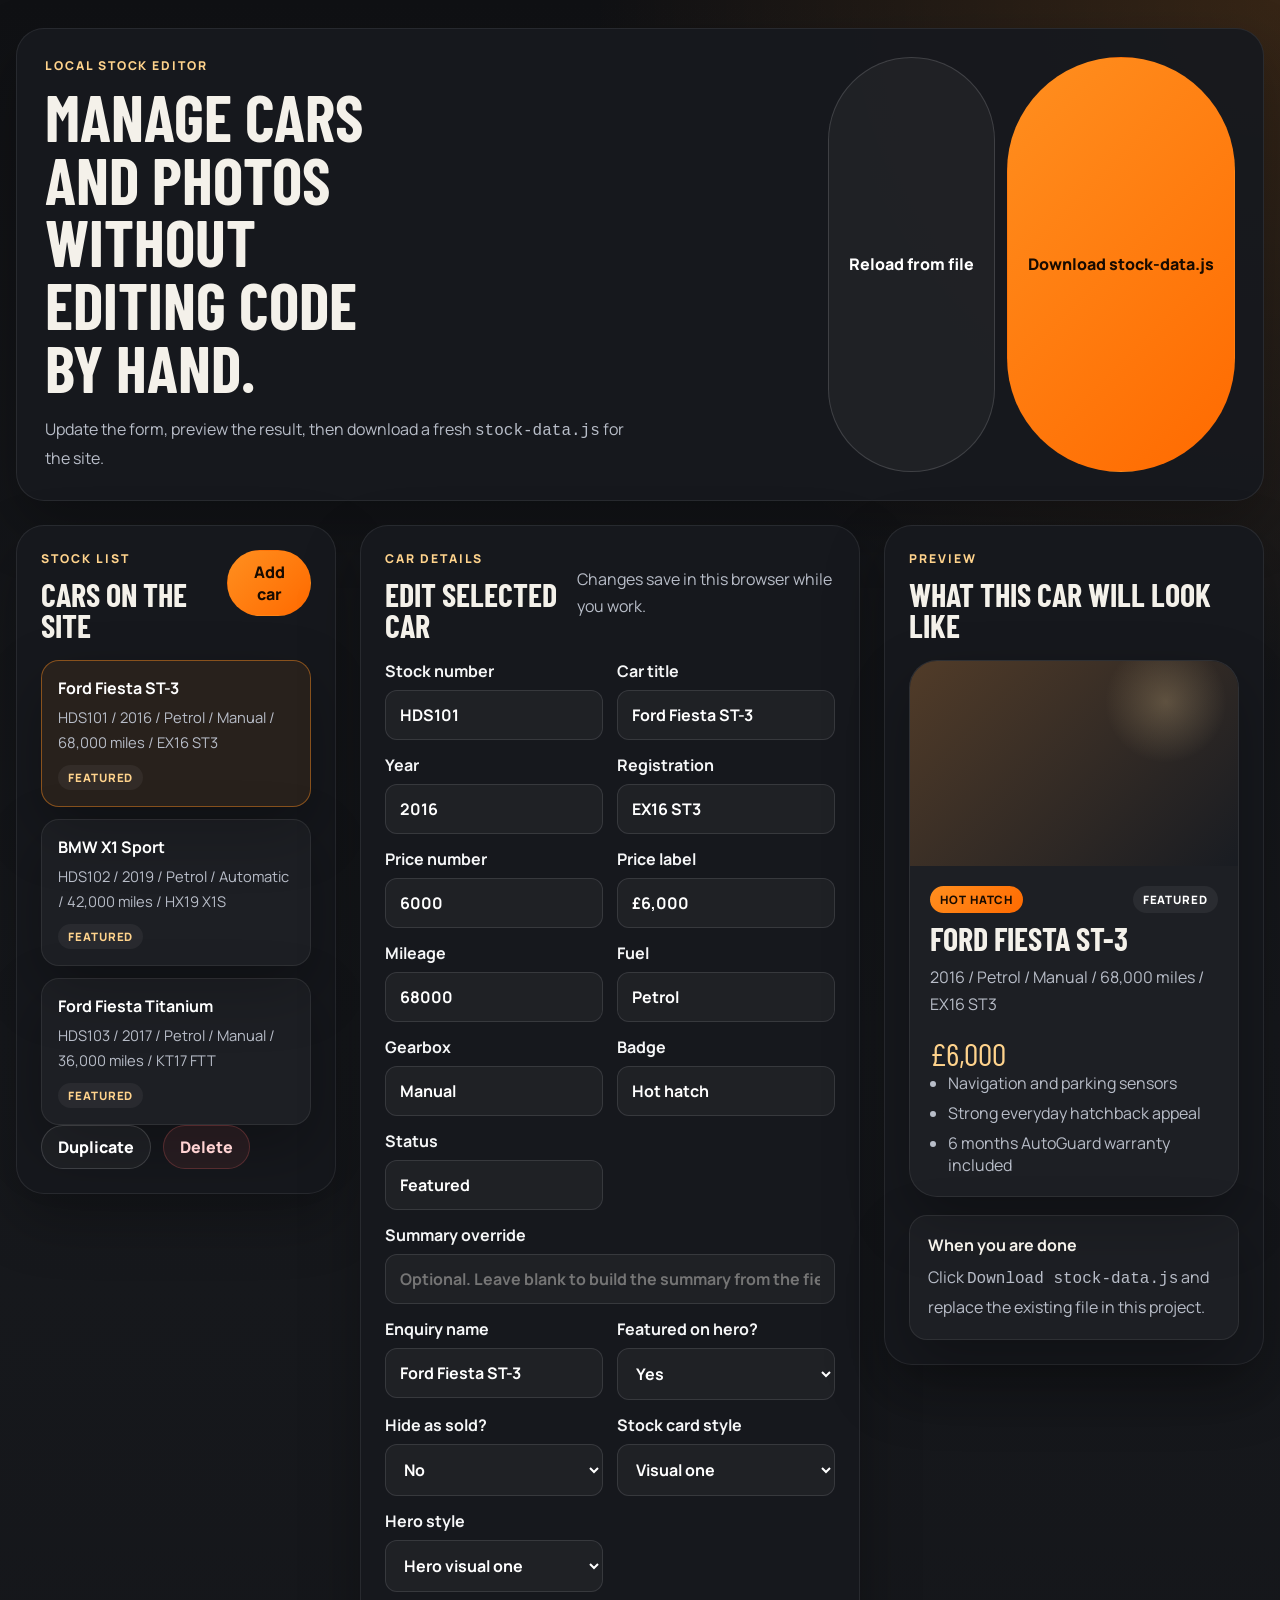
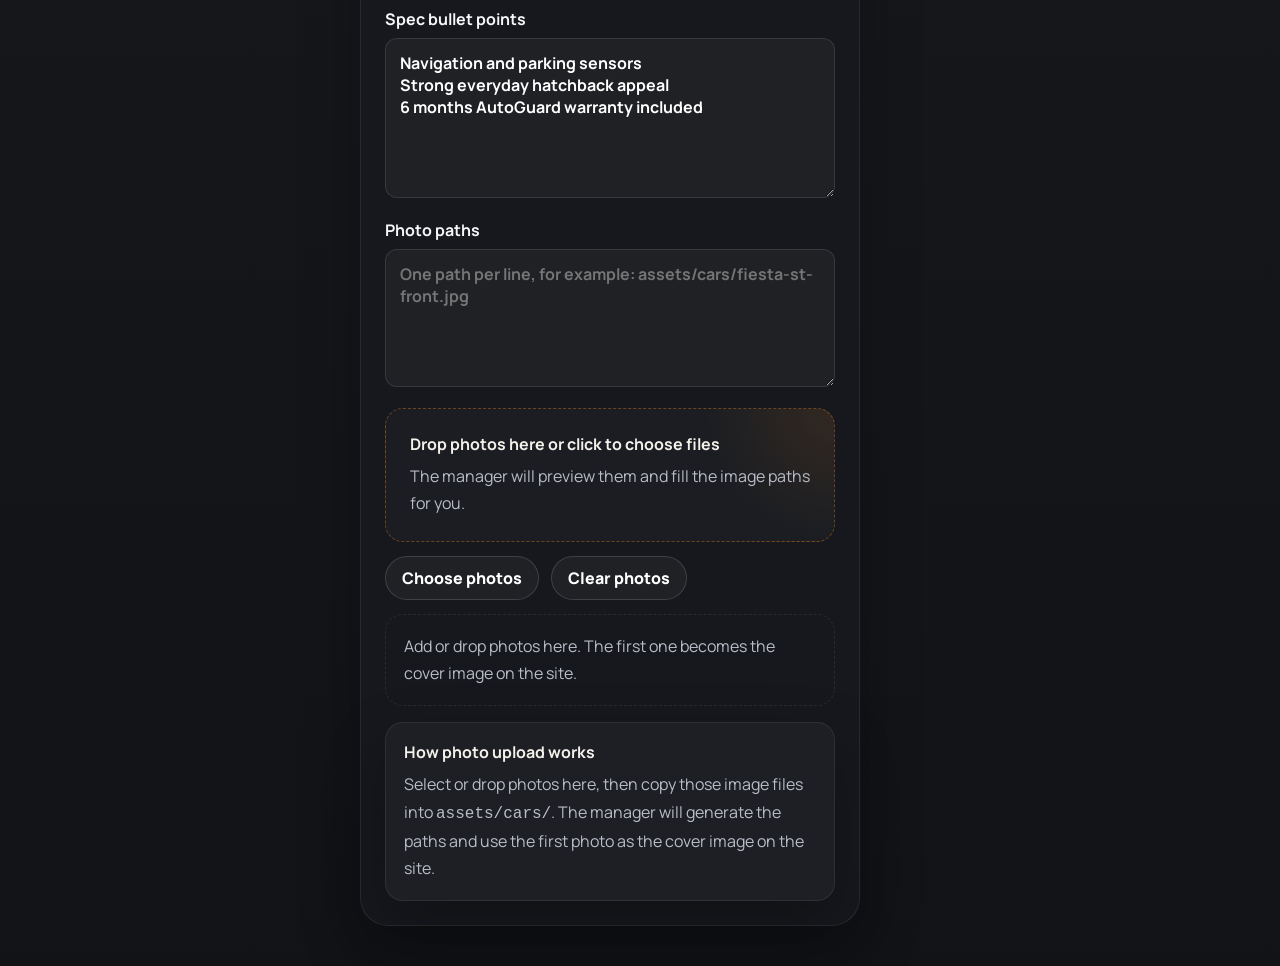
==== stock-manager.html @ ce7a0132 "Add files via upload" ====
<!DOCTYPE html>
<html lang="en">
<head>
  <meta charset="UTF-8" />
  <meta name="viewport" content="width=device-width, initial-scale=1.0" />
  <title>HDS Automotive Stock Manager</title>
  <link rel="icon" type="image/png" href="assets/logo.png" />
  <link rel="preconnect" href="https://fonts.googleapis.com" />
  <link rel="preconnect" href="https://fonts.gstatic.com" crossorigin />
  <link
    href="https://fonts.googleapis.com/css2?family=Barlow+Condensed:wght@600;700;800&family=Manrope:wght@400;500;600;700;800&display=swap"
    rel="stylesheet"
  />
  <link rel="stylesheet" href="stock-manager.css" />
</head>
<body>
  <div class="manager-shell">
    <header class="manager-header">
      <div>
        <p class="eyebrow">Local stock editor</p>
        <h1>Manage cars and photos without editing code by hand.</h1>
        <p class="lead">
          Update the form, preview the result, then download a fresh <code>stock-data.js</code> for the site.
        </p>
      </div>
      <div class="header-actions">
        <button type="button" class="action-btn action-btn-secondary" id="reload-file">Reload from file</button>
        <button type="button" class="action-btn" id="download-stock">Download stock-data.js</button>
      </div>
    </header>

    <main class="manager-layout">
      <aside class="manager-panel stock-list-panel">
        <div class="panel-heading">
          <div>
            <p class="eyebrow">Stock list</p>
            <h2>Cars on the site</h2>
          </div>
          <button type="button" class="action-btn action-btn-small" id="add-car">Add car</button>
        </div>

        <div class="stock-list" id="stock-list"></div>

        <div class="list-actions">
          <button type="button" class="action-btn action-btn-secondary action-btn-small" id="duplicate-car">Duplicate</button>
          <button type="button" class="action-btn action-btn-danger action-btn-small" id="delete-car">Delete</button>
        </div>
      </aside>

      <section class="manager-panel editor-panel">
        <div class="panel-heading">
          <div>
            <p class="eyebrow">Car details</p>
            <h2>Edit selected car</h2>
          </div>
          <p class="save-state" id="save-state">Changes save in this browser while you work.</p>
        </div>

        <form id="car-form" class="car-form">
          <div class="form-grid">
            <label>Stock number<input type="text" name="stockNo" /></label>
            <label>Car title<input type="text" name="title" /></label>
            <label>Year<input type="text" name="year" placeholder="Example: 2019" /></label>
            <label>Registration<input type="text" name="reg" placeholder="Example: AB19 XYZ" /></label>
            <label>Price number<input type="number" name="price" min="0" step="1" /></label>
            <label>Price label<input type="text" name="priceLabel" placeholder="Leave blank to auto-format price" /></label>
            <label>Mileage<input type="number" name="mileage" min="0" step="1" placeholder="Example: 42000" /></label>
            <label>Fuel<input type="text" name="fuel" placeholder="Example: Petrol" /></label>
            <label>Gearbox<input type="text" name="gearbox" placeholder="Example: Automatic" /></label>
            <label>Badge<input type="text" name="badge" placeholder="Example: SUV" /></label>
            <label>Status<input type="text" name="status" placeholder="Example: In stock" /></label>
            <label class="span-2">Summary override<input type="text" name="summary" placeholder="Optional. Leave blank to build the summary from the fields above." /></label>
            <label>Enquiry name<input type="text" name="enquiryName" placeholder="Used on the enquiry buttons" /></label>
            <label>Featured on hero?
              <select name="featured">
                <option value="true">Yes</option>
                <option value="false">No</option>
              </select>
            </label>
            <label>Hide as sold?
              <select name="sold">
                <option value="false">No</option>
                <option value="true">Yes</option>
              </select>
            </label>
            <label>Stock card style
              <select name="visualClass">
                <option value="visual-one">Visual one</option>
                <option value="visual-two">Visual two</option>
                <option value="visual-three">Visual three</option>
              </select>
            </label>
            <label>Hero style
              <select name="heroVisualClass">
                <option value="hero-vehicle-visual-one">Hero visual one</option>
                <option value="hero-vehicle-visual-two">Hero visual two</option>
                <option value="hero-vehicle-visual-three">Hero visual three</option>
              </select>
            </label>
          </div>

          <label>Spec bullet points
            <textarea name="specs" rows="6" placeholder="One line per bullet point"></textarea>
          </label>

          <label>Photo paths
            <textarea name="images" rows="5" placeholder="One path per line, for example: assets/cars/fiesta-st-front.jpg"></textarea>
          </label>

          <div class="photo-tools">
            <div class="photo-dropzone" id="photo-dropzone" tabindex="0" role="button" aria-label="Add car photos">
              <input type="file" id="photo-input" accept="image/*" multiple hidden />
              <strong>Drop photos here or click to choose files</strong>
              <p>The manager will preview them and fill the image paths for you.</p>
            </div>

            <div class="photo-actions">
              <button type="button" class="action-btn action-btn-secondary action-btn-small" id="choose-photos">Choose photos</button>
              <button type="button" class="action-btn action-btn-secondary action-btn-small" id="clear-photos">Clear photos</button>
            </div>

            <div class="photo-list" id="photo-list"></div>
          </div>

          <div class="helper-box">
            <strong>How photo upload works</strong>
            <p>Select or drop photos here, then copy those image files into <code>assets/cars/</code>. The manager will generate the paths and use the first photo as the cover image on the site.</p>
          </div>
        </form>
      </section>

      <aside class="manager-panel preview-panel">
        <div class="panel-heading">
          <div>
            <p class="eyebrow">Preview</p>
            <h2>What this car will look like</h2>
          </div>
        </div>

        <div id="preview-card" class="preview-card"></div>
        <div class="helper-box export-box">
          <strong>When you are done</strong>
          <p>Click <code>Download stock-data.js</code> and replace the existing file in this project.</p>
        </div>
      </aside>
    </main>
  </div>

  <script src="stock-data.js"></script>
  <script src="stock-manager.js"></script>
</body>
</html>
---- stock-manager.css ----
:root {
  --bg: #111214;
  --bg-soft: #181a1f;
  --panel: rgba(23, 25, 30, 0.94);
  --line: rgba(255, 255, 255, 0.08);
  --text: #f4f1ea;
  --muted: #b8bdc8;
  --accent: #ff8f1f;
  --accent-strong: #ff6a00;
  --accent-soft: #ffd38c;
  --danger: #ff6a6a;
  --shadow: 0 24px 60px rgba(0, 0, 0, 0.28);
  --radius-lg: 28px;
  --radius-md: 18px;
  --radius-sm: 12px;
}

* {
  box-sizing: border-box;
}

body {
  margin: 0;
  font-family: "Manrope", sans-serif;
  color: var(--text);
  background:
    radial-gradient(circle at top right, rgba(255, 143, 31, 0.16), transparent 24%),
    linear-gradient(180deg, #101114 0%, #17191d 40%, #121317 100%);
}

button,
input,
textarea,
select {
  font: inherit;
}

code {
  font-family: Consolas, "Courier New", monospace;
}

.manager-shell {
  width: min(1440px, calc(100% - 32px));
  margin: 0 auto;
  padding: 28px 0 40px;
}

.manager-header,
.manager-panel,
.stock-list-item,
.preview-card,
.helper-box {
  border: 1px solid var(--line);
  box-shadow: var(--shadow);
}

.manager-header,
.manager-panel {
  border-radius: var(--radius-lg);
  background: var(--panel);
}

.manager-header {
  display: flex;
  justify-content: space-between;
  gap: 24px;
  padding: 28px;
  margin-bottom: 24px;
}

.manager-header h1,
.panel-heading h2,
.preview-copy h3 {
  margin: 0;
  font-family: "Barlow Condensed", sans-serif;
  line-height: 0.98;
  text-transform: uppercase;
}

.manager-header h1 {
  max-width: 11ch;
  font-size: clamp(2.7rem, 5vw, 4.8rem);
}

.lead,
.save-state,
.helper-box p,
.stock-list-meta,
.preview-copy p {
  color: var(--muted);
  line-height: 1.7;
}

.lead {
  max-width: 60ch;
  margin: 16px 0 0;
}

.eyebrow {
  margin: 0 0 12px;
  color: var(--accent-soft);
  text-transform: uppercase;
  letter-spacing: 0.16em;
  font-size: 0.76rem;
  font-weight: 800;
}

.header-actions,
.list-actions {
  display: flex;
  flex-wrap: wrap;
  gap: 12px;
}

.action-btn {
  display: inline-flex;
  align-items: center;
  justify-content: center;
  gap: 8px;
  border: 1px solid transparent;
  border-radius: 999px;
  padding: 13px 20px;
  background: linear-gradient(135deg, var(--accent), var(--accent-strong));
  color: #180b00;
  font-weight: 800;
  cursor: pointer;
}

.action-btn-secondary {
  background: rgba(255, 255, 255, 0.04);
  border-color: rgba(255, 255, 255, 0.14);
  color: white;
}

.action-btn-danger {
  background: rgba(255, 106, 106, 0.08);
  border-color: rgba(255, 106, 106, 0.22);
  color: #ffd3d3;
}

.action-btn-small {
  padding: 10px 16px;
}

.manager-layout {
  display: grid;
  grid-template-columns: 320px minmax(0, 1fr) 380px;
  gap: 24px;
  align-items: start;
}

.manager-panel {
  padding: 24px;
}

.panel-heading {
  display: flex;
  align-items: flex-start;
  justify-content: space-between;
  gap: 16px;
  margin-bottom: 18px;
}

.panel-heading h2 {
  font-size: 2rem;
}

.stock-list {
  display: grid;
  gap: 12px;
}

.stock-list-item {
  width: 100%;
  padding: 16px;
  border-radius: var(--radius-md);
  background: rgba(255, 255, 255, 0.03);
  text-align: left;
  cursor: pointer;
}

.stock-list-item.is-active {
  border-color: rgba(255, 143, 31, 0.45);
  background: rgba(255, 143, 31, 0.08);
}

.stock-list-item strong {
  display: block;
  margin-bottom: 6px;
  color: white;
}

.stock-list-meta {
  margin: 0;
  font-size: 0.92rem;
}

.stock-list-flags {
  display: flex;
  gap: 8px;
  margin-top: 10px;
}

.flag {
  display: inline-flex;
  align-items: center;
  padding: 5px 10px;
  border-radius: 999px;
  background: rgba(255, 255, 255, 0.05);
  color: var(--accent-soft);
  font-size: 0.72rem;
  font-weight: 800;
  text-transform: uppercase;
  letter-spacing: 0.08em;
}

.car-form {
  display: grid;
  gap: 16px;
}

.form-grid {
  display: grid;
  grid-template-columns: repeat(2, minmax(0, 1fr));
  gap: 14px;
}

.span-2 {
  grid-column: span 2;
}

label {
  display: block;
  font-weight: 700;
  color: #f5f6f7;
}

input,
textarea,
select {
  width: 100%;
  margin-top: 8px;
  padding: 13px 14px;
  color: white;
  background: rgba(255, 255, 255, 0.04);
  border: 1px solid rgba(255, 255, 255, 0.11);
  border-radius: var(--radius-sm);
}

textarea {
  resize: vertical;
}

input:focus,
textarea:focus,
select:focus {
  outline: none;
  border-color: rgba(255, 143, 31, 0.55);
  box-shadow: 0 0 0 3px rgba(255, 143, 31, 0.14);
}

.helper-box {
  padding: 18px;
  border-radius: var(--radius-md);
  background: rgba(255, 255, 255, 0.03);
}

.helper-box strong {
  display: block;
  margin-bottom: 8px;
}

.helper-box p {
  margin: 0;
}

.photo-tools {
  display: grid;
  gap: 14px;
}

.photo-dropzone {
  padding: 24px;
  border: 1px dashed rgba(255, 143, 31, 0.35);
  border-radius: var(--radius-md);
  background:
    radial-gradient(circle at top right, rgba(255, 143, 31, 0.1), transparent 28%),
    rgba(255, 255, 255, 0.025);
  cursor: pointer;
}

.photo-dropzone.is-over {
  border-color: rgba(255, 143, 31, 0.8);
  background:
    radial-gradient(circle at top right, rgba(255, 143, 31, 0.2), transparent 28%),
    rgba(255, 255, 255, 0.045);
}

.photo-dropzone strong {
  display: block;
  margin-bottom: 8px;
}

.photo-dropzone p {
  margin: 0;
  color: var(--muted);
  line-height: 1.7;
}

.photo-actions {
  display: flex;
  flex-wrap: wrap;
  gap: 12px;
}

.photo-list {
  display: grid;
  gap: 12px;
}

.photo-item {
  display: grid;
  grid-template-columns: 96px minmax(0, 1fr);
  gap: 14px;
  padding: 14px;
  border: 1px solid var(--line);
  border-radius: var(--radius-md);
  background: rgba(255, 255, 255, 0.03);
}

.photo-thumb {
  width: 96px;
  height: 96px;
  border-radius: 14px;
  overflow: hidden;
  background:
    radial-gradient(circle at top right, rgba(255, 143, 31, 0.18), transparent 26%),
    linear-gradient(135deg, rgba(255, 255, 255, 0.04), rgba(20, 22, 26, 0.9));
}

.photo-thumb img {
  width: 100%;
  height: 100%;
  object-fit: cover;
}

.photo-meta {
  min-width: 0;
}

.photo-meta strong,
.photo-path {
  display: block;
}

.photo-meta strong {
  margin-bottom: 6px;
}

.photo-path {
  margin-bottom: 10px;
  color: var(--muted);
  font-size: 0.92rem;
  line-height: 1.6;
  word-break: break-word;
}

.photo-item-actions {
  display: flex;
  flex-wrap: wrap;
  gap: 8px;
}

.photo-item-empty {
  padding: 18px;
  border: 1px dashed var(--line);
  border-radius: var(--radius-md);
  color: var(--muted);
  line-height: 1.7;
}

.photo-badge {
  display: inline-flex;
  align-items: center;
  margin-bottom: 8px;
  padding: 5px 10px;
  border-radius: 999px;
  background: linear-gradient(135deg, var(--accent), var(--accent-strong));
  color: #180b00;
  font-size: 0.7rem;
  font-weight: 800;
  letter-spacing: 0.08em;
  text-transform: uppercase;
}

.preview-card {
  overflow: hidden;
  border-radius: var(--radius-lg);
  background: rgba(255, 255, 255, 0.03);
}

.preview-image {
  aspect-ratio: 16 / 10;
  background:
    radial-gradient(circle at 78% 20%, rgba(255, 221, 160, 0.22), transparent 20%),
    linear-gradient(135deg, rgba(255, 143, 31, 0.22), rgba(24, 27, 33, 0.9)),
    #20242b;
}

.preview-image img {
  width: 100%;
  height: 100%;
  object-fit: cover;
}

.preview-copy {
  padding: 20px;
}

.preview-topline {
  display: flex;
  align-items: center;
  justify-content: space-between;
  gap: 12px;
  margin-bottom: 10px;
}

.preview-badge,
.preview-status {
  display: inline-flex;
  align-items: center;
  padding: 6px 10px;
  border-radius: 999px;
  font-size: 0.72rem;
  font-weight: 800;
  letter-spacing: 0.08em;
  text-transform: uppercase;
}

.preview-badge {
  background: linear-gradient(135deg, var(--accent), var(--accent-strong));
  color: #180b00;
}

.preview-status {
  background: rgba(255, 255, 255, 0.06);
  color: white;
}

.preview-price {
  font-family: "Barlow Condensed", sans-serif;
  font-size: 2rem;
  color: var(--accent-soft);
}

.preview-copy h3 {
  font-size: 2rem;
  margin-bottom: 10px;
}

.preview-copy p {
  margin: 0 0 16px;
}

.preview-specs {
  margin: 0;
  padding-left: 18px;
  display: grid;
  gap: 8px;
  color: var(--muted);
}

.export-box {
  margin-top: 18px;
}

@media (max-width: 1200px) {
  .manager-layout {
    grid-template-columns: 1fr;
  }
}

@media (max-width: 760px) {
  .manager-shell {
    width: min(100%, calc(100% - 20px));
    padding-top: 16px;
  }

  .manager-header,
  .panel-heading {
    flex-direction: column;
  }

  .form-grid {
    grid-template-columns: 1fr;
  }

  .span-2 {
    grid-column: auto;
  }

  .photo-item {
    grid-template-columns: 1fr;
  }
}
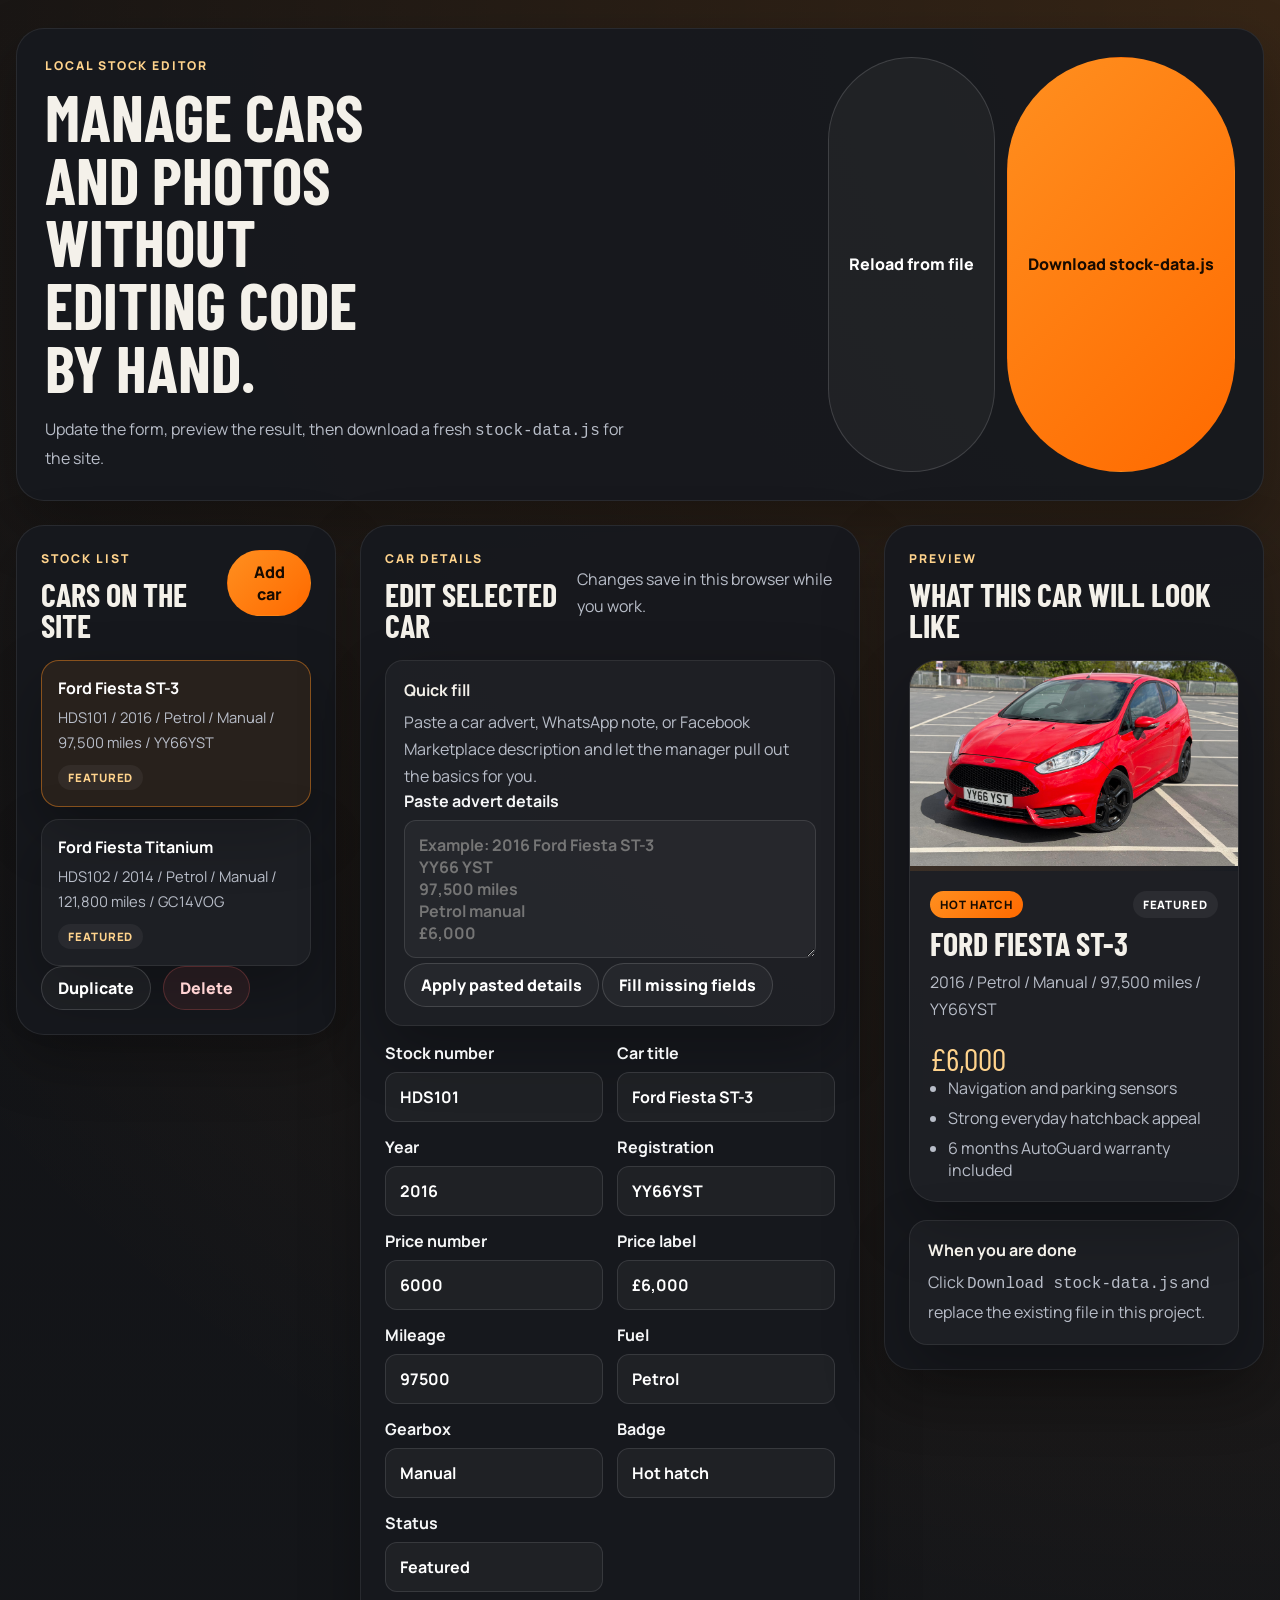
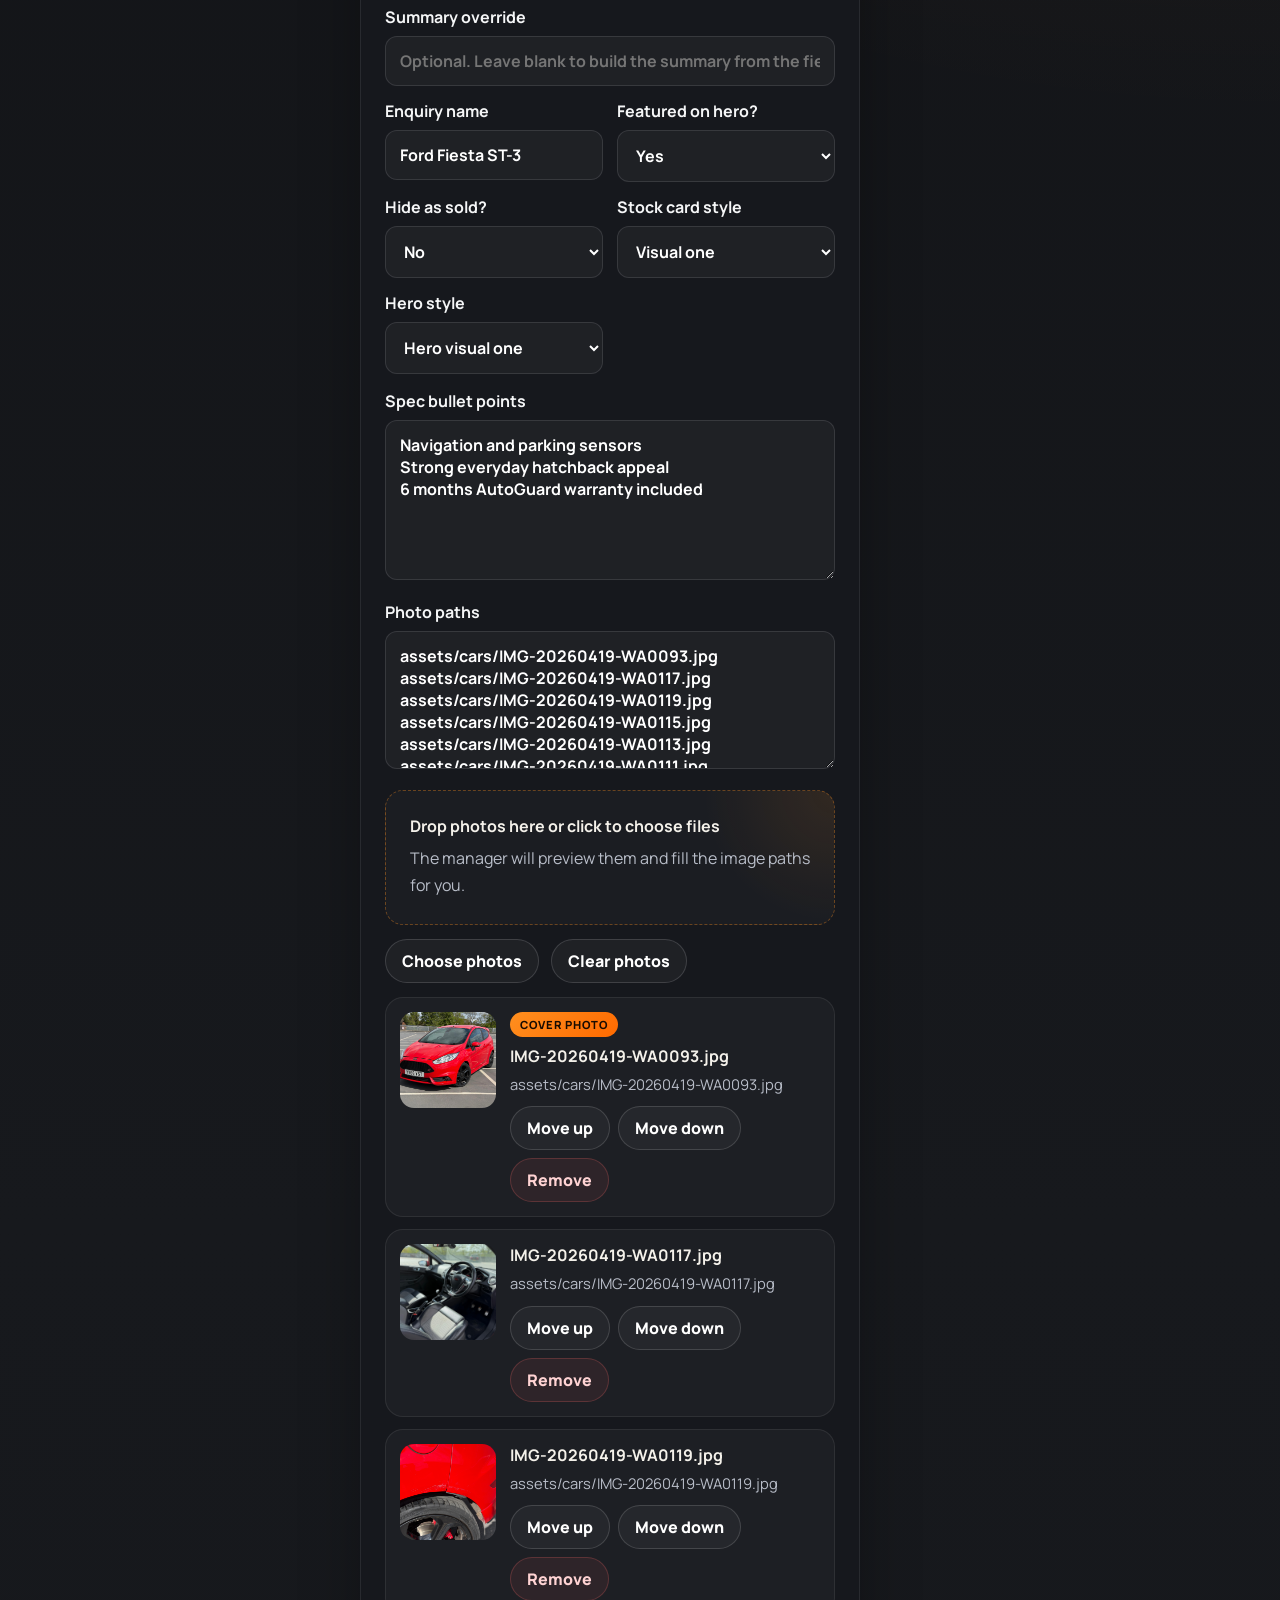
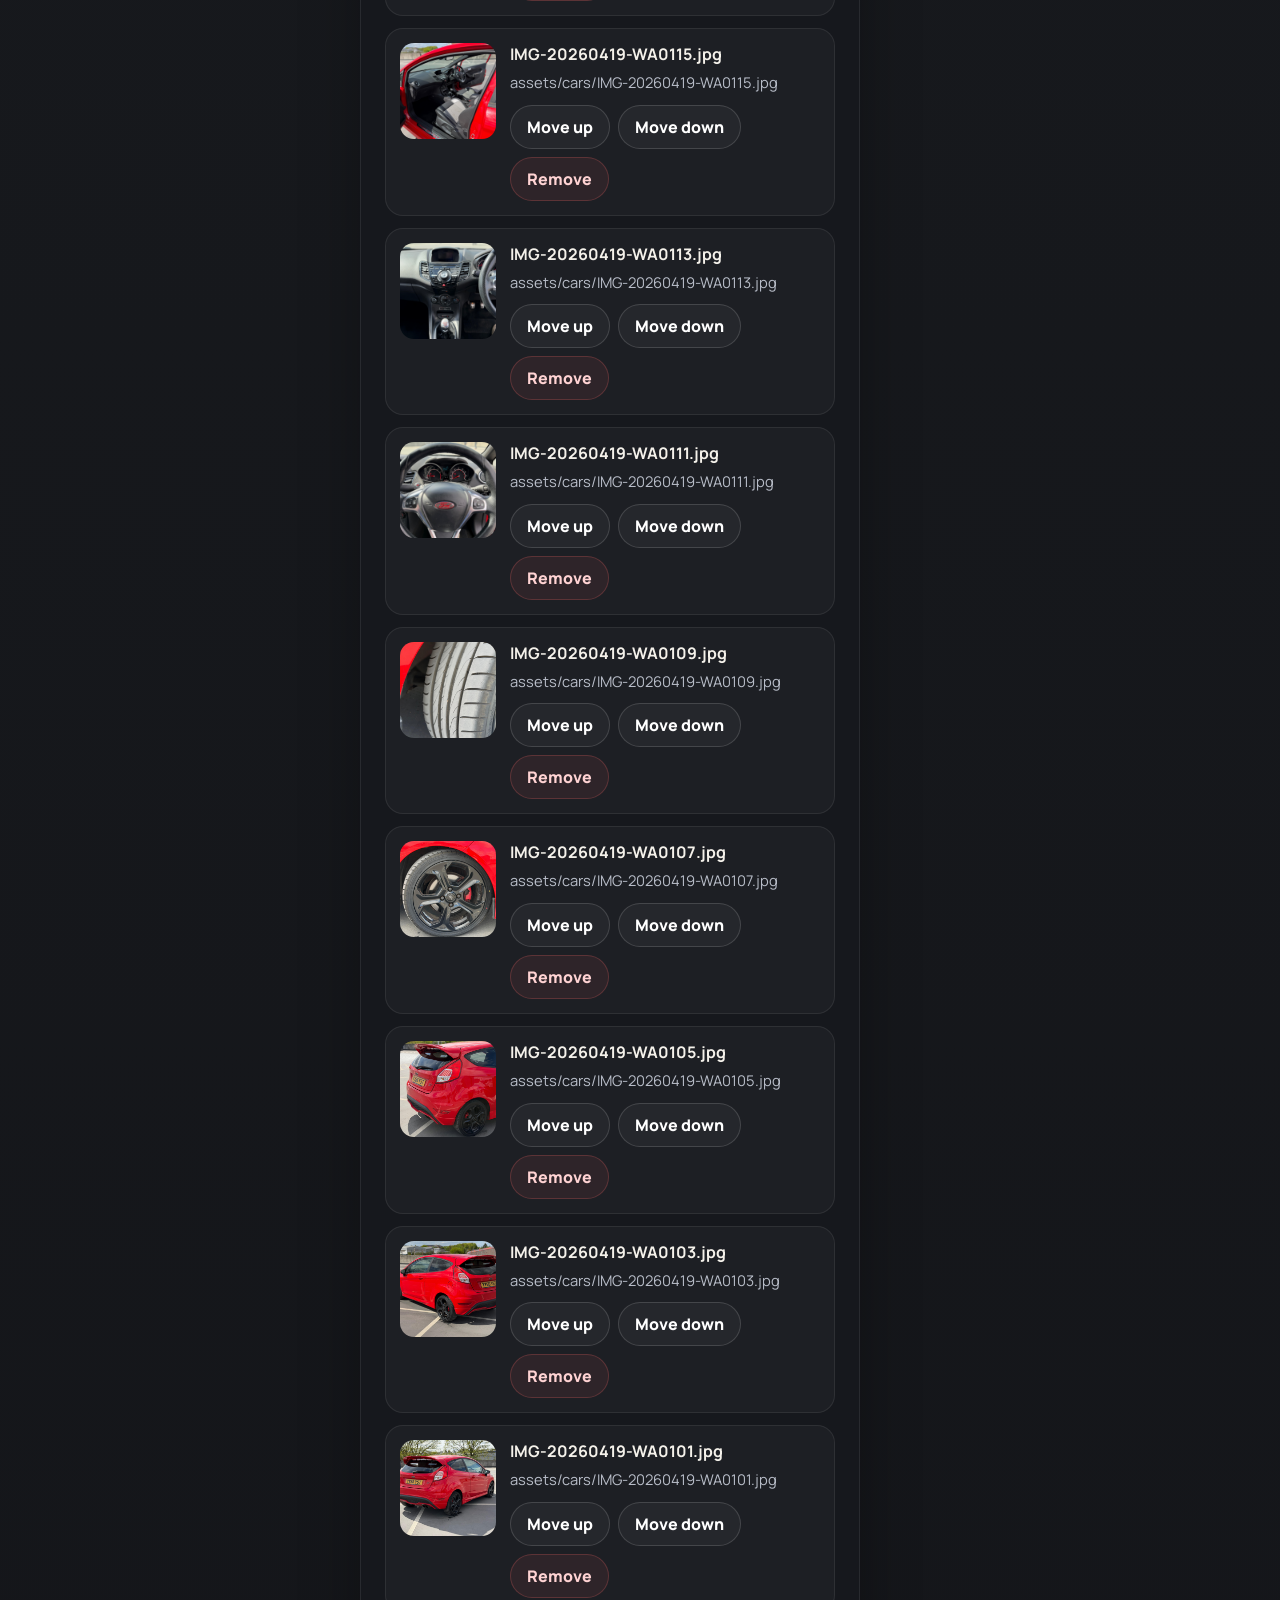
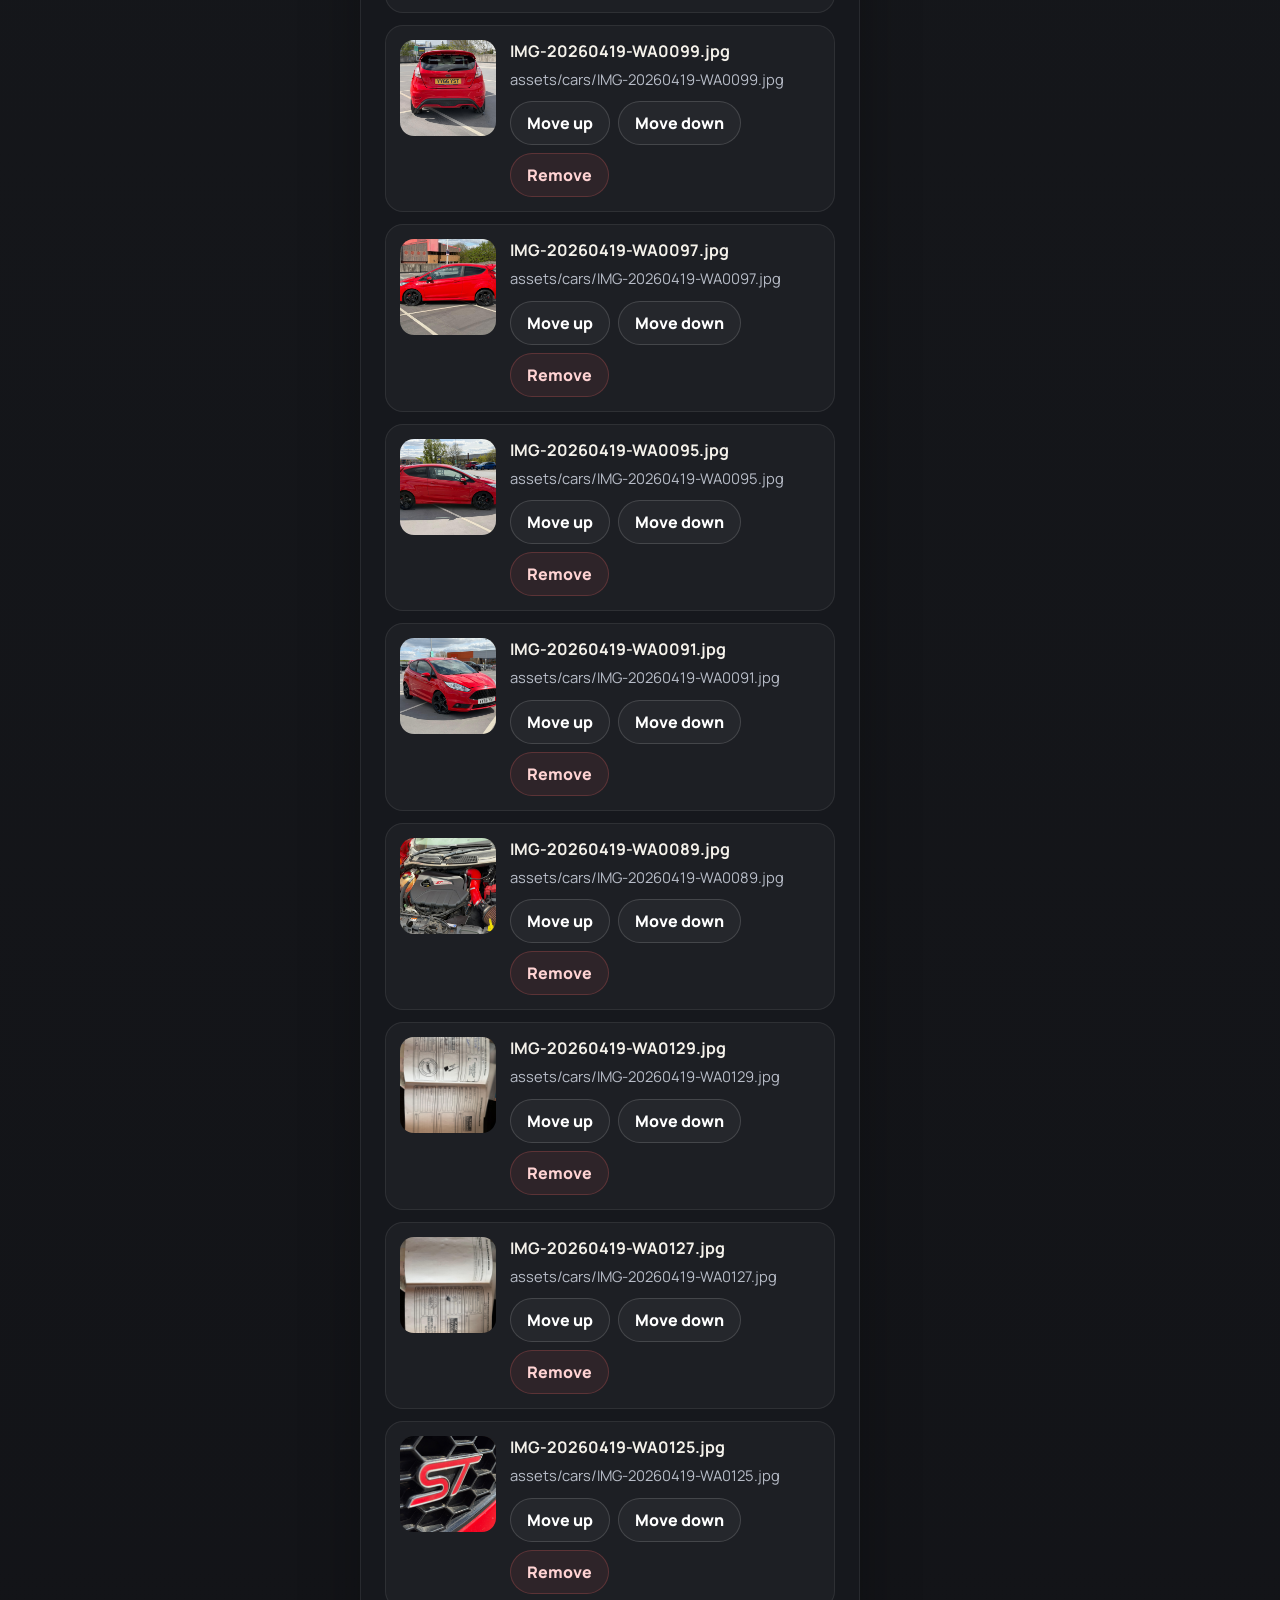
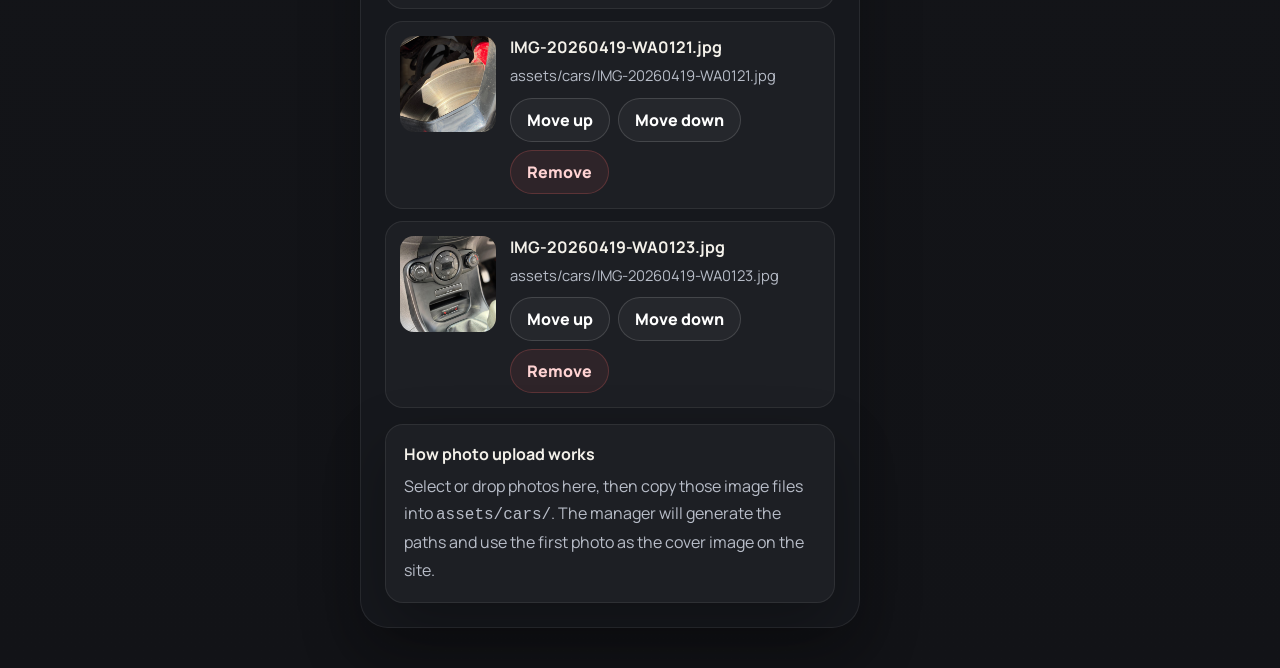
==== commit 965042fa: "Update stock-manager.html" ====
--- a/stock-manager.html
+++ b/stock-manager.html
@@ -57,6 +57,18 @@
         </div>
 
         <form id="car-form" class="car-form">
+          <div class="helper-box helper-box-accent quick-fill-box">
+            <strong>Quick fill</strong>
+            <p>Paste a car advert, WhatsApp note, or Facebook Marketplace description and let the manager pull out the basics for you.</p>
+            <label>Paste advert details
+              <textarea name="advertText" rows="5" placeholder="Example: 2016 Ford Fiesta ST-3&#10;YY66 YST&#10;97,500 miles&#10;Petrol manual&#10;£6,000"></textarea>
+            </label>
+            <div class="quick-fill-actions">
+              <button type="button" class="action-btn action-btn-secondary action-btn-small" id="apply-advert-text">Apply pasted details</button>
+              <button type="button" class="action-btn action-btn-secondary action-btn-small" id="smart-fill">Fill missing fields</button>
+            </div>
+          </div>
+
           <div class="form-grid">
             <label>Stock number<input type="text" name="stockNo" /></label>
             <label>Car title<input type="text" name="title" /></label>
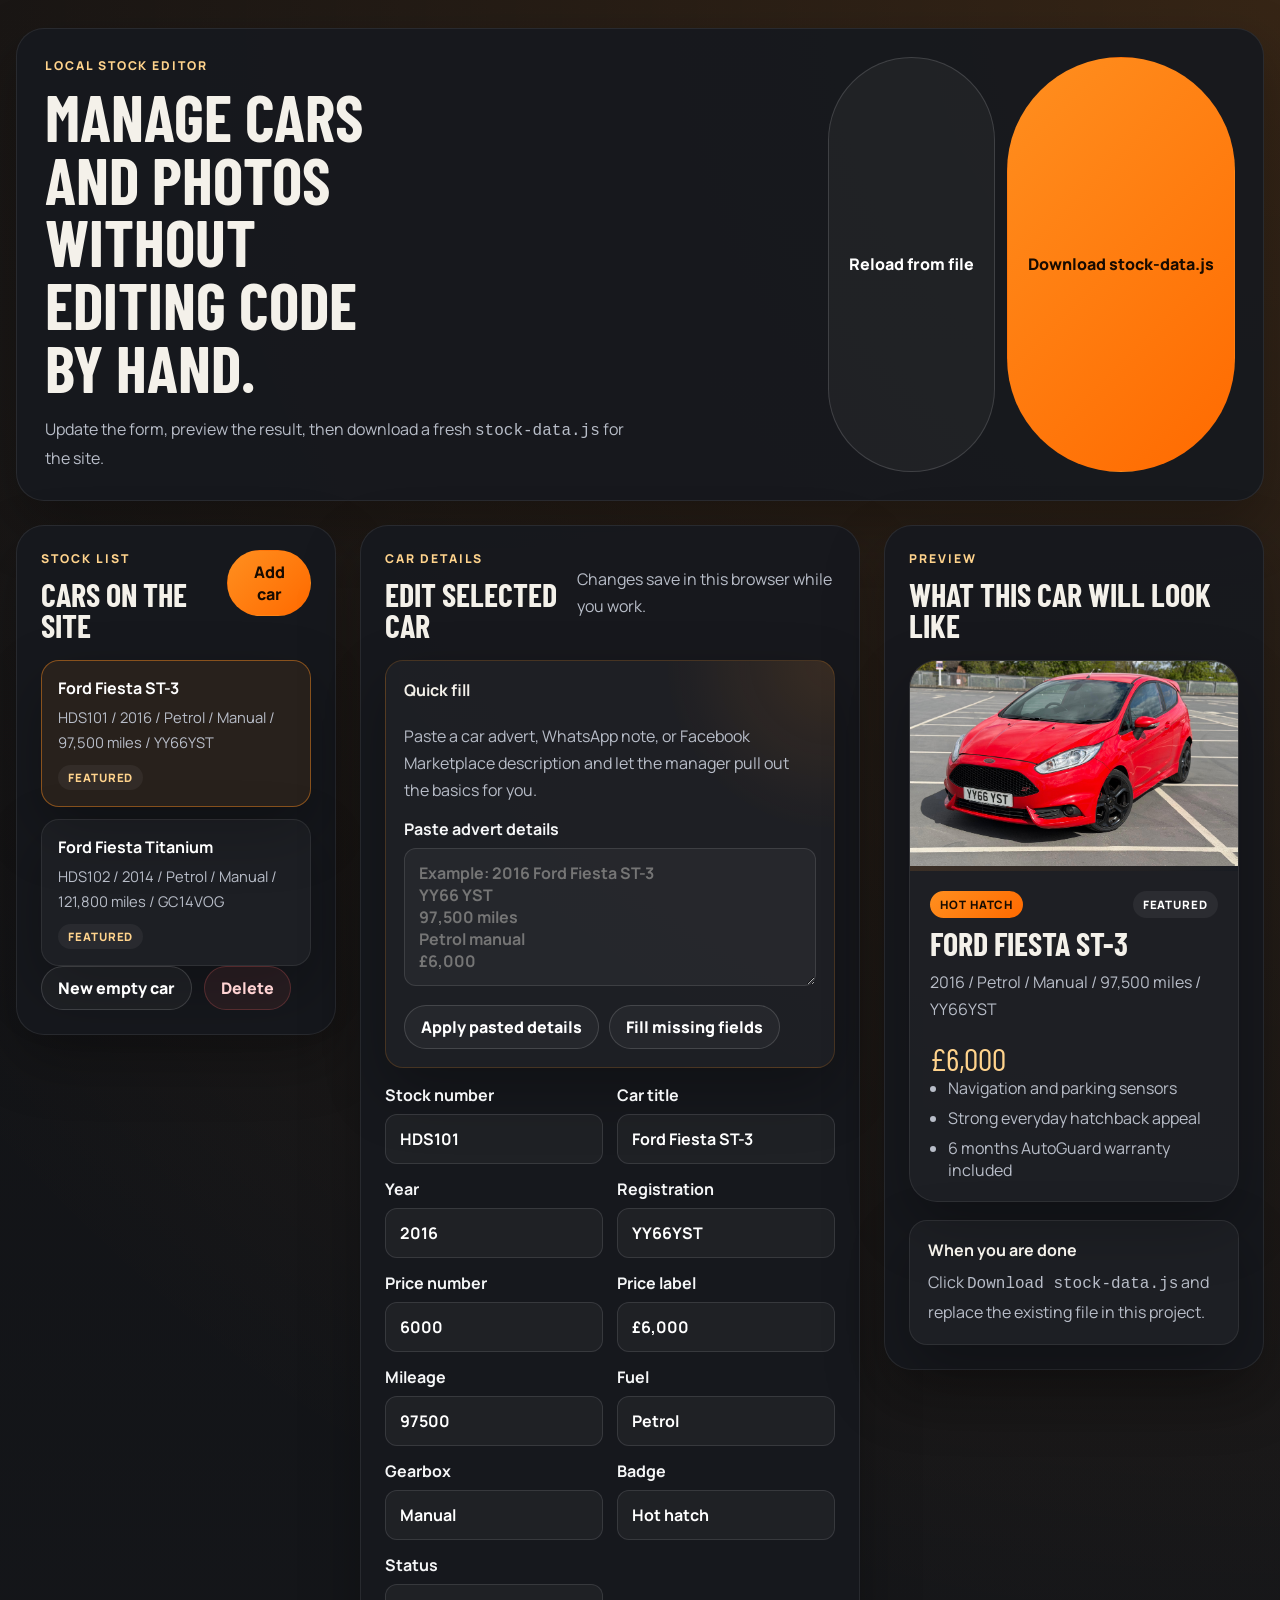
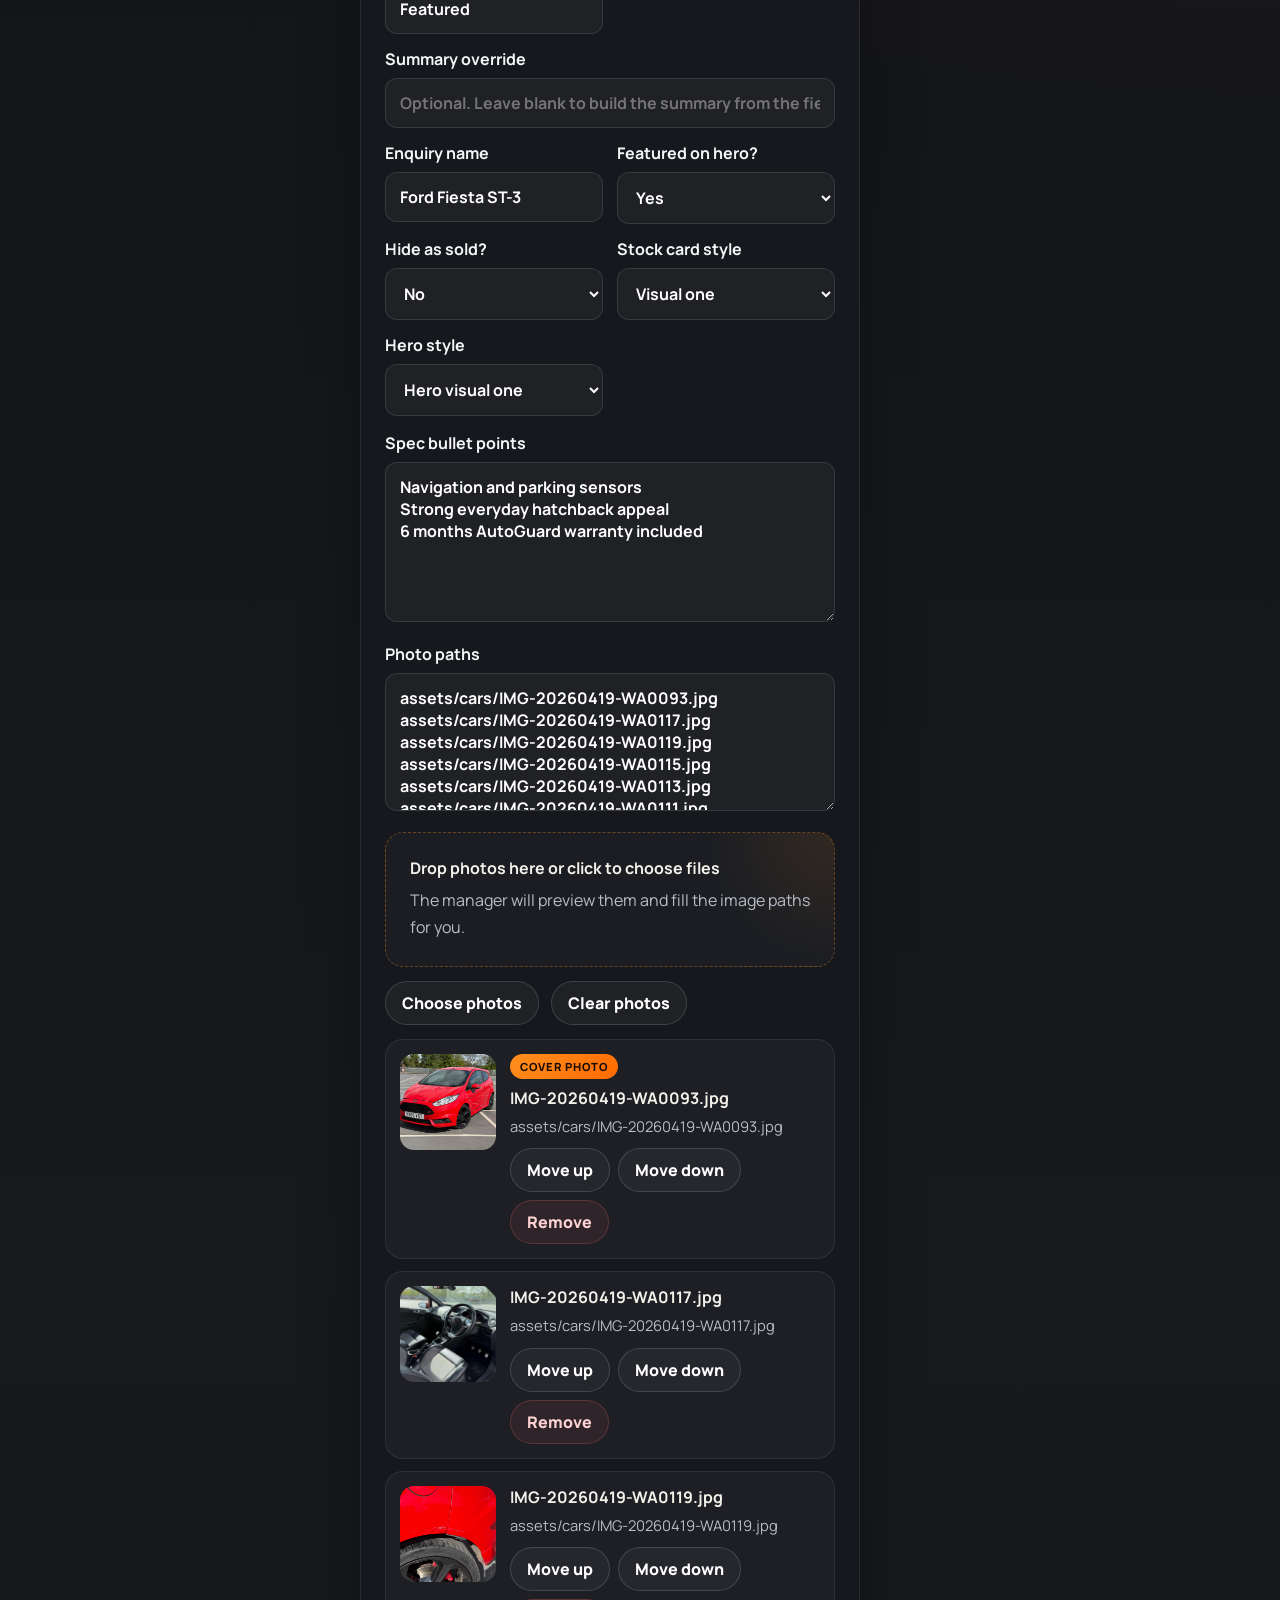
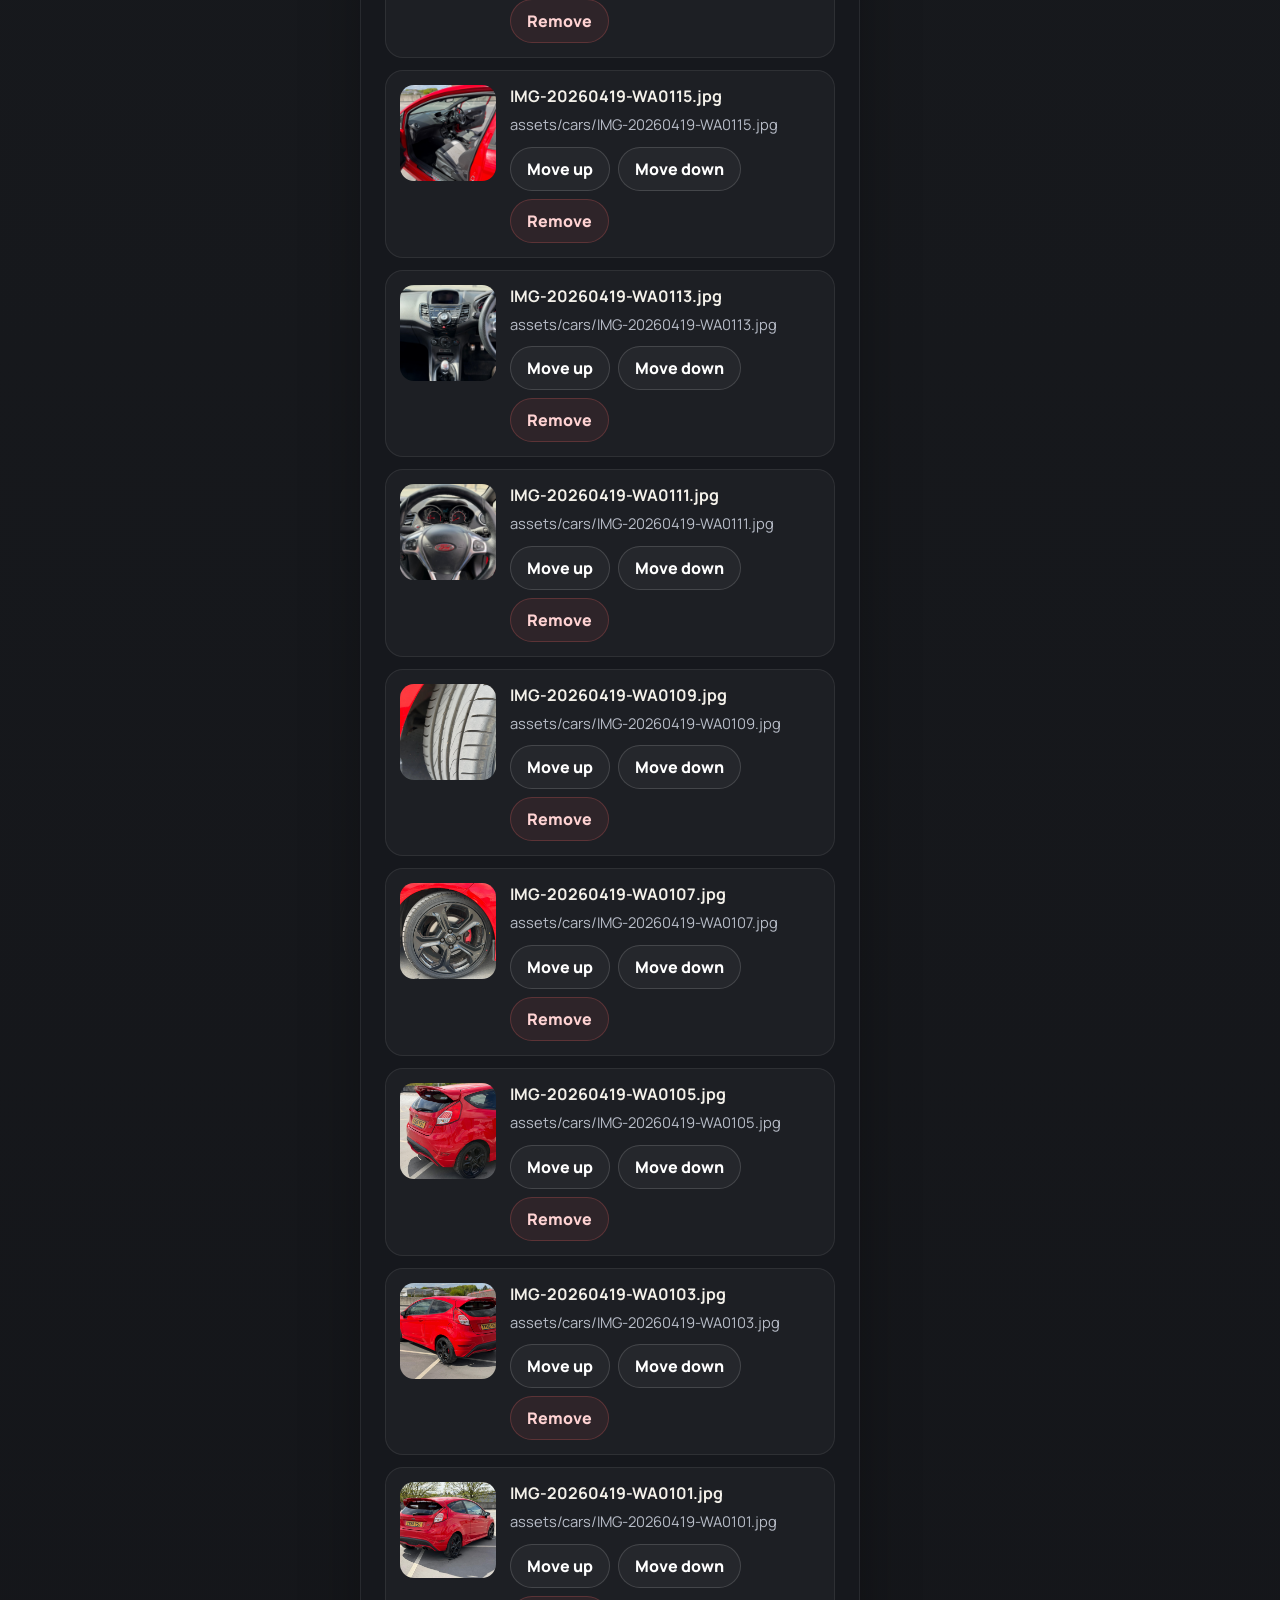
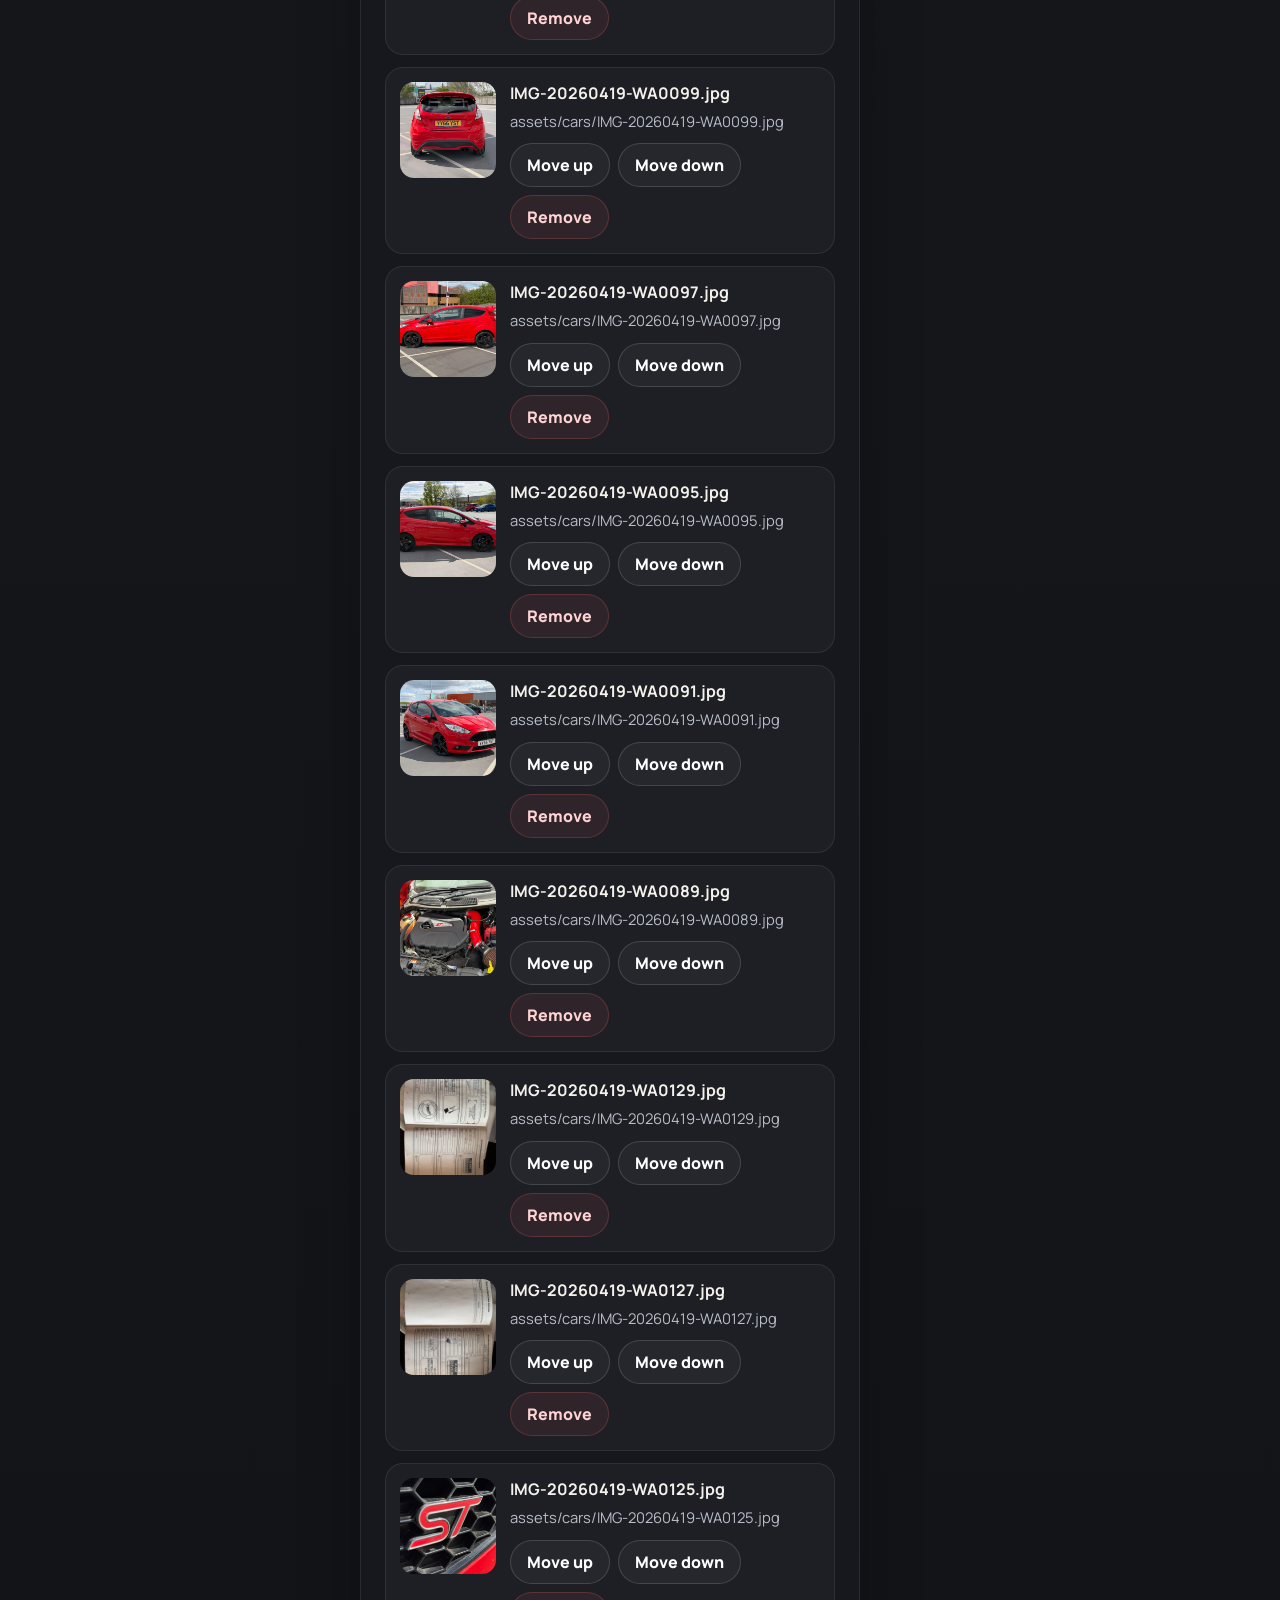
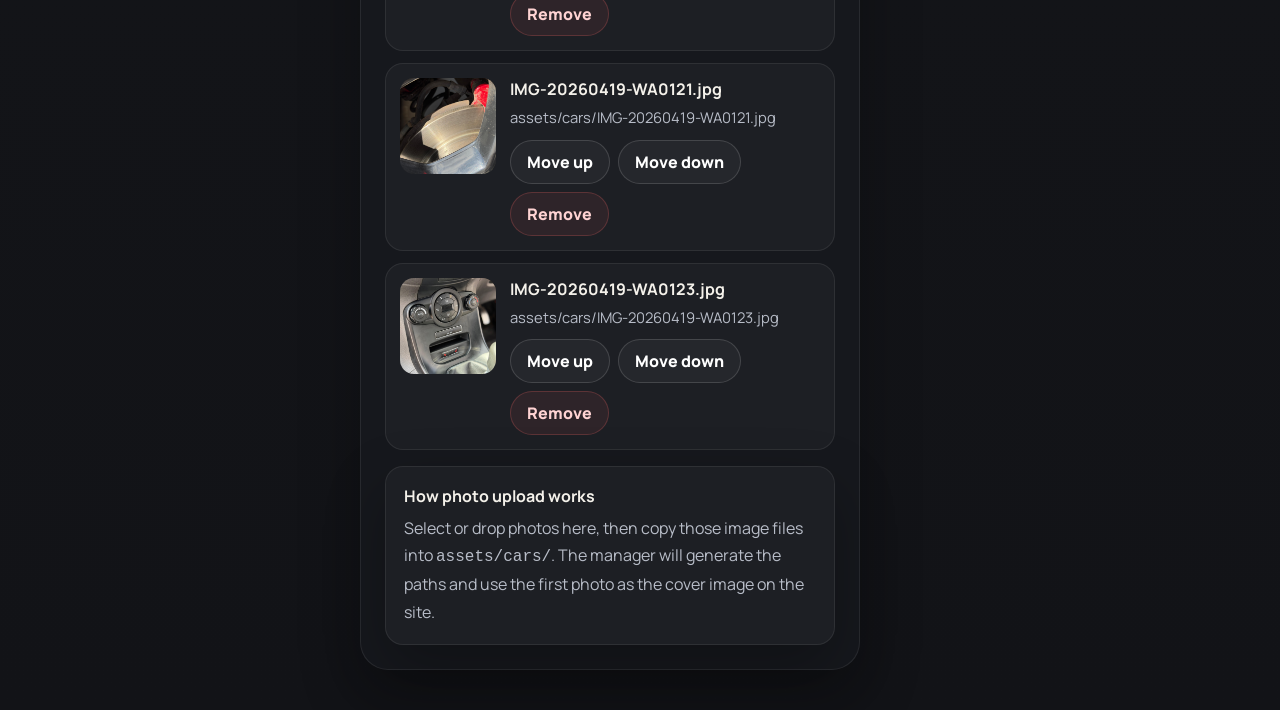
==== commit fed95bfe: "h" ====
--- a/stock-manager.html
+++ b/stock-manager.html
@@ -42,7 +42,7 @@
         <div class="stock-list" id="stock-list"></div>
 
         <div class="list-actions">
-          <button type="button" class="action-btn action-btn-secondary action-btn-small" id="duplicate-car">Duplicate</button>
+          <button type="button" class="action-btn action-btn-secondary action-btn-small" id="new-empty-car">New empty car</button>
           <button type="button" class="action-btn action-btn-danger action-btn-small" id="delete-car">Delete</button>
         </div>
       </aside>
--- a/stock-manager.css
+++ b/stock-manager.css
@@ -265,6 +265,13 @@
   background: rgba(255, 255, 255, 0.03);
 }
 
+.helper-box-accent {
+  background:
+    radial-gradient(circle at top right, rgba(255, 143, 31, 0.12), transparent 28%),
+    rgba(255, 255, 255, 0.03);
+  border-color: rgba(255, 143, 31, 0.18);
+}
+
 .helper-box strong {
   display: block;
   margin-bottom: 8px;
@@ -272,6 +279,21 @@
 
 .helper-box p {
   margin: 0;
+}
+
+.quick-fill-box {
+  display: grid;
+  gap: 14px;
+}
+
+.quick-fill-box label {
+  margin: 0;
+}
+
+.quick-fill-actions {
+  display: flex;
+  flex-wrap: wrap;
+  gap: 10px;
 }
 
 .photo-tools {
@@ -502,4 +524,11 @@
   .photo-item {
     grid-template-columns: 1fr;
   }
-}
+
+  .quick-fill-actions .action-btn,
+  .photo-actions .action-btn,
+  .list-actions .action-btn,
+  .header-actions .action-btn {
+    width: 100%;
+  }
+}
